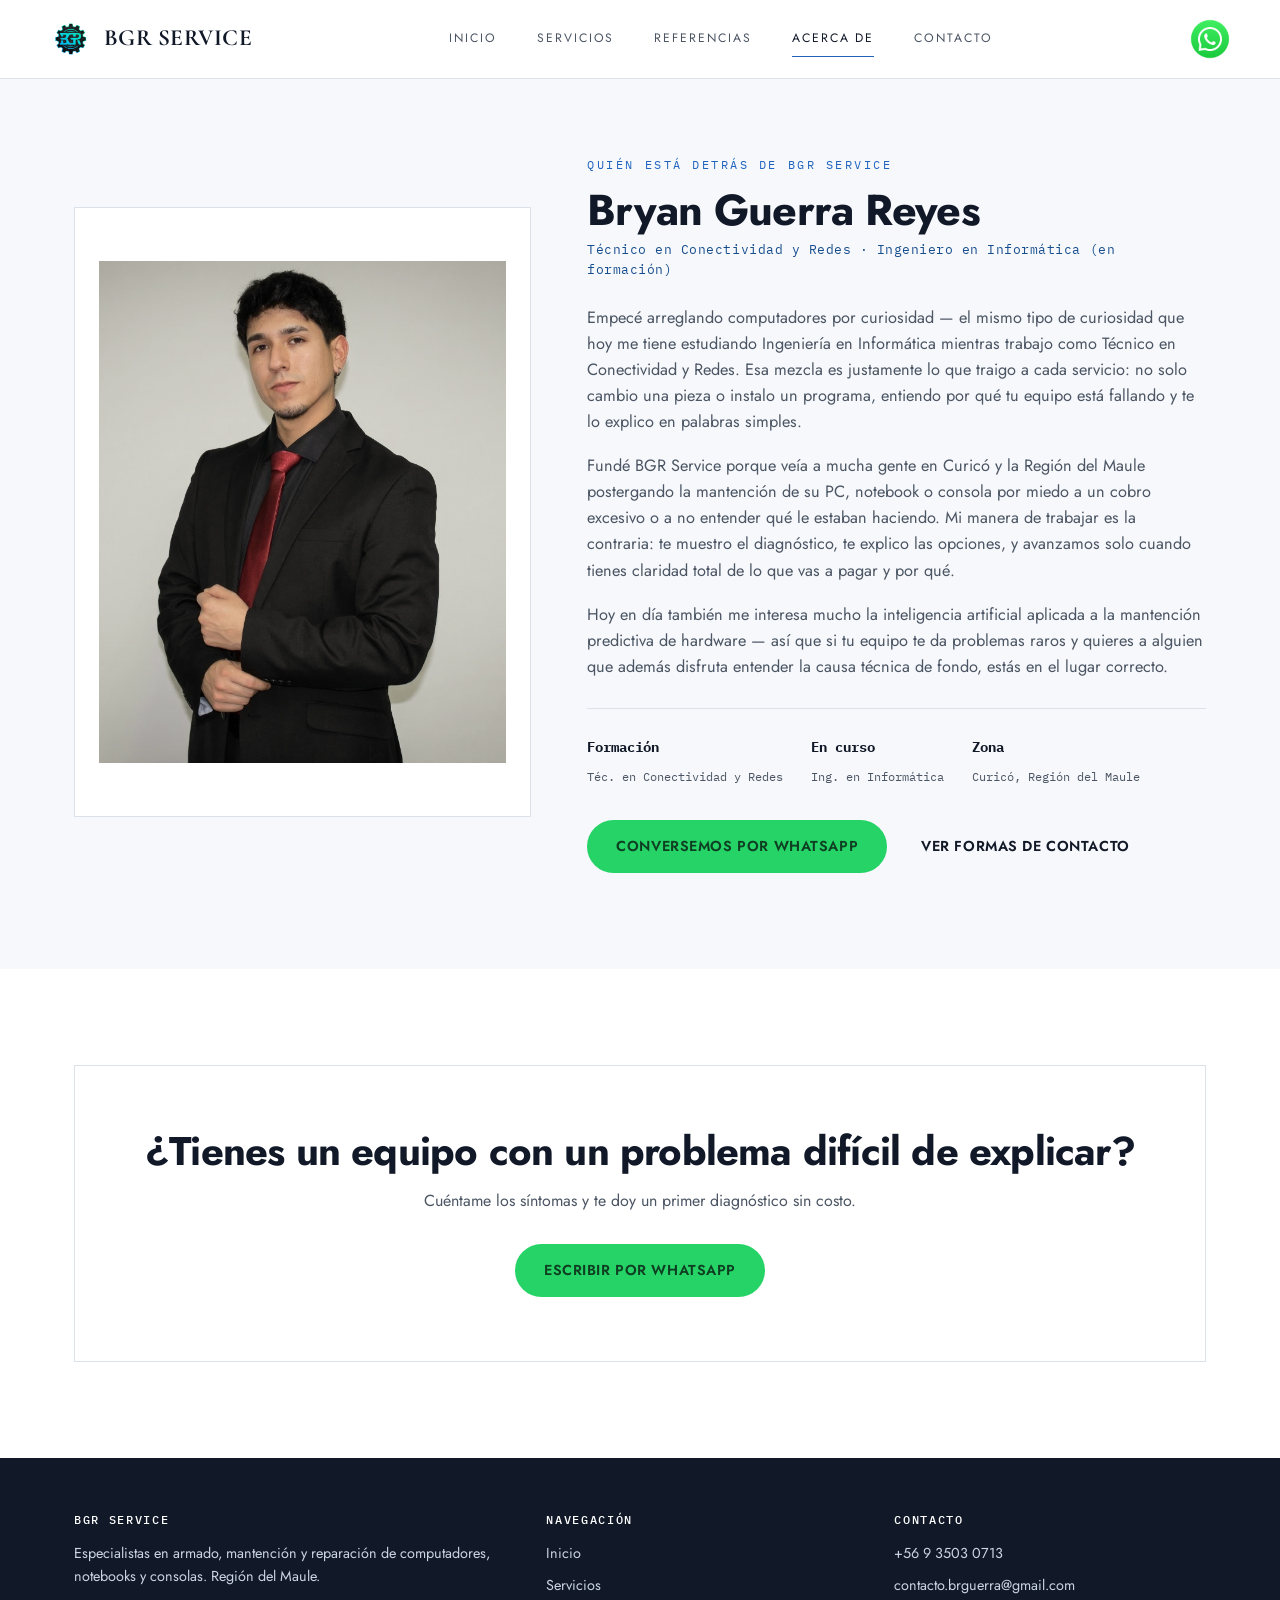
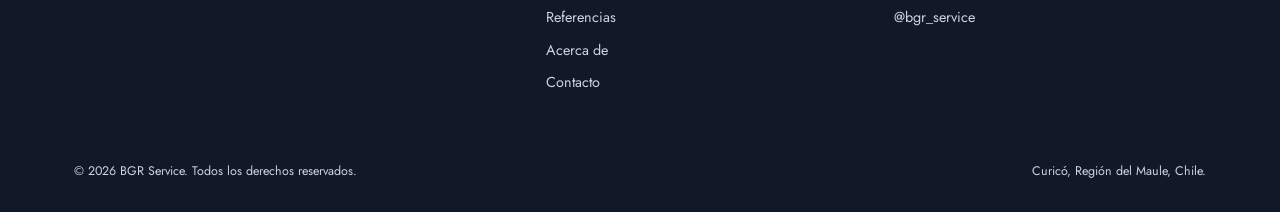
==== acerca.html @ 5f04c021 "SITIO WEB V1" ====
<!DOCTYPE html>

<html lang="es">
<head>
  <meta charset="UTF-8" />
  <meta name="viewport" content="width=device-width, initial-scale=1.0" />
  <title>Acerca de | BGR Service</title>
  <meta name="description" content="Conoce a Bryan Guerra Reyes, técnico en conectividad y redes e ingeniero en informática en formación, fundador de BGR Service." />
  <link rel="preconnect" href="https://fonts.googleapis.com" />
  <link href="https://fonts.googleapis.com/css2?family=Cormorant+Garamond:ital,wght@0,500;0,600;1,500&family=Jost:wght@400;500;600&family=IBM+Plex+Mono:wght@400;500;600&display=swap" rel="stylesheet" />
  <link rel="stylesheet" href="css/style.css" />
</head>
<body>

  <header class="site-header">
    <div class="container nav">
      <a href="index.html" class="logo">
        <img src="imagenes/LOGOS/BGR.png" alt="Logo BGR Service" class="logo-image" />
        <span class="logo-text">BGR SERVICE</span>
      </a>
      <nav class="nav-links">
        <a href="index.html">Inicio</a>
        <a href="servicios.html">Servicios</a>
        <a href="referencias.html">Referencias</a>
        <a href="acerca.html" class="active">Acerca de</a>
        <a href="contacto.html">Contacto</a>
      </nav>
      <div class="nav-cta">
        <a href="https://wa.me/56935030713" target="_blank" class="btn btn-primary nav-whatsapp" aria-label="Enviar mensaje por WhatsApp">
          <img src="imagenes/LOGOS/WSP.png" alt="WhatsApp" />
        </a>
        <button class="nav-toggle" aria-label="Abrir menú"><span></span><span></span><span></span></button>
      </div>
    </div>
  </header>

  <section style="padding-top:72px;">
    <div class="container about-grid">

      <div class="about-photo"><img src="imagenes/ACERCA/PERSONAL.jpeg" alt="Bryan Guerra Reyes"></div>

      <div class="about-copy">
        <div class="eyebrow">Quién está detrás de BGR Service</div>
        <h2>Bryan Guerra Reyes</h2>
        <span class="role">Técnico en Conectividad y Redes · Ingeniero en Informática (en formación)</span>

        <p>
          Empecé arreglando computadores por curiosidad — el mismo tipo de
          curiosidad que hoy me tiene estudiando Ingeniería en Informática
          mientras trabajo como Técnico en Conectividad y Redes. Esa mezcla
          es justamente lo que traigo a cada servicio: no solo cambio una
          pieza o instalo un programa, entiendo por qué tu equipo está
          fallando y te lo explico en palabras simples.
        </p>
        <p>
          Fundé BGR Service porque veía a mucha gente en Curicó y la Región
          del Maule postergando la mantención de su PC, notebook o consola
          por miedo a un cobro excesivo o a no entender qué le estaban
          haciendo. Mi manera de trabajar es la contraria: te muestro el
          diagnóstico, te explico las opciones, y avanzamos solo cuando
          tienes claridad total de lo que vas a pagar y por qué.
        </p>
        <p>
          Hoy en día también me interesa mucho la inteligencia artificial
          aplicada a la mantención predictiva de hardware — así que si tu
          equipo te da problemas raros y quieres a alguien que además
          disfruta entender la causa técnica de fondo, estás en el lugar
          correcto.
        </p>

        <div class="about-credentials">
          <div><strong>Formación</strong><span>Téc. en Conectividad y Redes</span></div>
          <div><strong>En curso</strong><span>Ing. en Informática</span></div>
          <div><strong>Zona</strong><span>Curicó, Región del Maule</span></div>
        </div>

        <div class="hero-actions" style="margin-top:32px;">
          <a href="https://wa.me/56935030713" target="_blank" class="btn btn-whatsapp">Conversemos por WhatsApp</a>
          <a href="contacto.html" class="btn btn-ghost">Ver formas de contacto</a>
        </div>
      </div>
    </div>
  </section>

  <section class="section-alt">
    <div class="container">
      <div class="cta-band" style="background:var(--card); color:var(--ink); border:1px solid var(--line);">
        <h2 style="color:var(--ink);">¿Tienes un equipo con un problema difícil de explicar?</h2>
        <p style="color:var(--ink-soft);">Cuéntame los síntomas y te doy un primer diagnóstico sin costo.</p>
        <div class="cta-actions">
          <a href="https://wa.me/56935030713" target="_blank" class="btn btn-whatsapp">Escribir por WhatsApp</a>
        </div>
      </div>
    </div>
  </section>

  <footer class="site-footer">
    <div class="container">
      <div class="footer-grid">
        <div>
          <h4>BGR Service</h4>
          <p>Especialistas en armado, mantención y reparación de computadores, notebooks y consolas. Región del Maule.</p>
        </div>
        <div>
          <h4>Navegación</h4>
          <ul>
            <li><a href="index.html">Inicio</a></li>
            <li><a href="servicios.html">Servicios</a></li>
            <li><a href="referencias.html">Referencias</a></li>
            <li><a href="acerca.html">Acerca de</a></li>
            <li><a href="contacto.html">Contacto</a></li>
          </ul>
        </div>
        <div>
          <h4>Contacto</h4>
          <ul>
            <li>+56 9 3503 0713</li>
            <li>contacto.brguerra@gmail.com</li>
            <li><a href="https://instagram.com/bgr_service" target="_blank">@bgr_service</a></li>
          </ul>
        </div>
      </div>
      <div class="footer-bottom">
        <span>&copy; <span id="year"></span> BGR Service. Todos los derechos reservados.</span>
        <span>Curicó, Región del Maule, Chile.</span>
      </div>
    </div>
  </footer>

  <script>document.getElementById("year").textContent = new Date().getFullYear();</script>
  <script src="js/script.js"></script>
</body>
</html>
---- css/style.css ----
/* ============================================================
   BGR SERVICE — style.css (v2: identidad "elegante + técnica")
   ------------------------------------------------------------
   Cambios de fondo respecto a la v1:
   - Paleta clara (marfil) con franjas en tinta oscura, en vez
     de fondo oscuro general.
   - Tipografía serif para títulos (Cormorant Garamond) que le
     da el aire "boutique" que pediste.
   - Se mantiene la fuente monoespaciada para precios y para la
     "ficha técnica" (la ex-terminal), como guiño técnico.

   Todo sigue controlado desde las variables de :root — si
   quieres probar otra paleta, cambia los valores de acá arriba
   y se actualiza el sitio entero.
   ============================================================ */

:root {
  /* --- Base neutra --- */
  --cream: #f6f8fb;         /* fondo general */
  --cream-2: #ffffff;       /* secciones alternas */
  --card: #ffffff;          /* tarjetas */
  --line: #dbe2ea;          /* líneas divisorias */

  /* --- Tonos oscuros (textos y fondo de íconos) --- */
  --ink: #111827;           /* texto principal */
  --ink-soft: #4b5563;      /* texto secundario */
  --on-dark: #ffffff;       /* texto sobre fondo oscuro */
  --on-dark-muted: #cbd5e1; /* texto sobre fondo oscuro */
  --line-dark: rgba(17, 24, 39, 0.12);

  /* --- Acento tecnológico --- */
  --brass: #2064c0;
  --brass-deep: #164d8e;
  --brass-soft: rgba(32, 100, 192, 0.12);

  /* --- Estado (solo para la ficha técnica) --- */
  --ok: #6f8f6a;

  /* --- Tipografía --- */
  --font-display: "Cormorant Garamond", "Georgia", serif;
  --font-body: "Jost", "Segoe UI", sans-serif;
  --font-mono: "IBM Plex Mono", "Consolas", monospace;

  --radius: 4px;
  --max-width: 1180px;
}

/* ============================================================
   RESET
   ============================================================ */
* { margin: 0; padding: 0; box-sizing: border-box; }
html { scroll-behavior: smooth; }

body {
  background: var(--cream);
  color: var(--ink);
  font-family: var(--font-body);
  line-height: 1.6;
  -webkit-font-smoothing: antialiased;
}

img { max-width: 100%; display: block; }
a { color: inherit; text-decoration: none; }
ul { list-style: none; }

h1, h2, h3, h4 {
  font-family: var(--font-body);
  line-height: 1.05;
  font-weight: 700;
  letter-spacing: -0.02em;
}

.container {
  width: 100%;
  max-width: var(--max-width);
  margin: 0 auto;
  padding: 0 24px;
}

section { padding: 96px 0; }
.section-dark { background: var(--ink); color: var(--on-dark); }
.section-alt { background: var(--cream-2); }

.section-heading { max-width: 700px; margin-bottom: 56px; }

.eyebrow {
  font-family: var(--font-mono);
  font-size: 0.72rem;
  letter-spacing: 0.22em;
  text-transform: uppercase;
  color: var(--brass);
  display: inline-flex;
  align-items: center;
  gap: 10px;
  margin-bottom: 16px;
}

.section-heading h2 {
  font-size: clamp(2.4rem, 4.2vw, 3.4rem);
  line-height: 1.05;
  margin-bottom: 20px;
}

.section-heading p { color: var(--ink-soft); font-size: 1.08rem; max-width: 620px; }

.section-heading h2 {
  font-size: clamp(2rem, 3.6vw, 2.9rem);
  margin-bottom: 14px;
}

.section-heading p { color: var(--ink-soft); font-size: 1.05rem; }
.section-dark .section-heading p { color: var(--on-dark-muted); }

/* ============================================================
   BOTONES
   ============================================================ */
.btn {
  display: inline-flex;
  align-items: center;
  justify-content: center;
  gap: 10px;
  padding: 14px 28px;
  border-radius: 999px;
  font-family: var(--font-body);
  font-weight: 600;
  font-size: 0.9rem;
  letter-spacing: 0.04em;
  text-transform: uppercase;
  border: 1px solid transparent;
  cursor: pointer;
  transition: transform 0.15s ease, background 0.15s ease, border-color 0.15s ease, color 0.15s ease, box-shadow 0.15s ease;
}

.btn:hover { transform: translateY(-1px); box-shadow: 0 14px 32px rgba(32, 100, 192, 0.14); }

.btn-primary { background: var(--brass); color: var(--on-dark); }
.btn-whatsapp {
  background: #25d366;
  color: #0f3f22;
  border-color: rgba(37, 211, 102, 0.25);
}
.btn-whatsapp:hover {
  background: #1ebe5b;
  color: #0f3f22;
}
.btn-ghost:hover { border-color: var(--brass); color: var(--brass-deep); }

.section-dark .btn-ghost, .cta-band .btn-ghost { border-color: var(--on-dark-muted); color: var(--on-dark); }
.section-dark .btn-ghost:hover, .cta-band .btn-ghost:hover { border-color: var(--brass); color: var(--brass); }

/* ============================================================
   HEADER / NAV
   Franja oscura, fija arriba, con links espaciados en mayúscula
   — el mismo lenguaje visual de la franja negra de tu referencia,
   pero usado como navegación principal de todo el sitio.
   ============================================================ */
.site-header {
  position: sticky;
  top: 0;
  z-index: 100;
  background: rgba(255, 255, 255, 0.98);
  border-bottom: 1px solid var(--line);
  backdrop-filter: blur(12px);
}

.nav {
  display: flex;
  align-items: center;
  justify-content: space-between;
  padding: 18px 0;
  gap: 12px;
}

.logo {
  display: flex;
  align-items: center;
  gap: 12px;
  font-family: var(--font-display);
  font-size: 1.45rem;
  font-weight: 800;
  color: var(--ink);
  letter-spacing: 0.02em;
}

.logo-image {
  width: 42px;
  height: 42px;
  object-fit: contain;
  display: block;
}

.logo-text { display: inline-block; color: var(--ink); }
.logo-mark { color: var(--brass); }

.nav-links {
  display: flex;
  gap: 40px;
  font-size: 0.76rem;
  letter-spacing: 0.16em;
  text-transform: uppercase;
}

.nav-links a { position: relative; color: var(--ink-soft); transition: color 0.15s ease; }
.nav-links a:hover, .nav-links a.active { color: var(--ink); }

.nav-links a.active::after {
  content: "";
  position: absolute;
  left: 0; bottom: -8px;
  width: 100%; height: 1px;
  background: var(--brass);
}

.nav-cta { display: flex; align-items: center; gap: 16px; }

.nav-whatsapp {
  width: auto;
  height: auto;
  padding: 0;
  background: transparent;
  border: 0;
  justify-content: center;
  overflow: visible;
}

.nav-whatsapp:hover {
  background: transparent;
  transform: none;
}

.nav-whatsapp img {
  width: 40px;
  height: 40px;
  object-fit: contain;
  display: block;
}

.nav-toggle {
  display: none;
  flex-direction: column;
  gap: 5px;
  background: none;
  border: none;
  cursor: pointer;
}
.nav-toggle span { width: 24px; height: 1px; background: var(--ink); transition: background 0.15s ease; }
.nav-toggle:hover span { background: var(--brass); }

/* ============================================================
   HERO FIJO ESTILO "GOOGLE SITES"
   ------------------------------------------------------------
   Cómo funciona (para que lo entiendas y lo puedas tocar):

   1) ".hero-fixed" queda con position:fixed, ocupando toda la
      pantalla (inset:0), por DETRÁS de todo (z-index bajo).
      Al estar "fixed", NO se mueve cuando el usuario hace scroll.

   2) Justo después en el HTML va ".hero-spacer", un bloque
      vacío de altura 100vh. Su único trabajo es "empujar" hacia
      abajo al resto del contenido real, para que al cargar la
      página se vea SOLO el hero (como si fuera la portada).

   3) ".page-content" es un contenedor con fondo sólido (crema)
      que envuelve TODO el resto de la página. Como tiene fondo
      sólido y aparece encima del hero (z-index mayor), al hacer
      scroll se desliza hacia arriba y va TAPANDO el hero de a
      poco — el efecto exacto que pediste.

   Para cambiar la imagen de fondo del hero: reemplaza el valor
   de --hero-image más abajo, o edita el atributo "style" del
   div .hero-fixed en el HTML (así cada página puede tener una
   imagen distinta si quieres).
   ============================================================ */
.hero-fixed {
  position: fixed;
  inset: 0;
  z-index: 0;
  overflow: hidden;
  display: flex;
  align-items: center;
  justify-content: center;
  text-align: center;
  background: var(--ink);
}

.hero-fixed::after {
  content: "";
  position: absolute;
  inset: 0;
  background: linear-gradient(180deg, rgba(17, 24, 39, 0.42), rgba(17, 24, 39, 0.6));
  z-index: 0;
  pointer-events: none;
}

.hero-fixed .hero-image {
  position: absolute;
  inset: 0;
  width: 100%;
  height: 100%;
  object-fit: cover;
  object-position: center;
  z-index: -1;
  filter: brightness(0.68) contrast(1.05);
}

.hero-fixed .hero-copy {
  position: relative;
  z-index: 1;
  color: var(--on-dark);
  max-width: 720px;
  padding: 0 24px;
}

.hero-fixed .eyebrow {
  justify-content: center;
  color: var(--brass-soft);
  letter-spacing: 0.26em;
  color: var(--on-dark-muted);
  font-size: 1.05rem;
  max-width: 460px;
  margin: 0 auto 32px;
}

.hero-fixed .hero-actions {
  display: flex;
  gap: 14px;
  justify-content: center;
  flex-wrap: wrap;
}

.hero-spacer { height: 100vh; }

.page-content {
  position: relative;
  z-index: 1;
  background: var(--cream);
}

/* En páginas SIN hero fijo (servicios, contacto, etc.) no
   necesitamos el truco de scroll — .page-content-flat se usa
   ahí, simplemente como fondo normal. */
.page-content-flat {
  background: var(--cream);
  padding-top: 8px;
}

/* Aviso pequeño para pantallas táctiles (iOS no soporta bien
   el "fixed" de fondo dentro de scroll); ahí lo simplificamos. */
@media (max-width: 760px) {
  .hero-fixed { position: absolute; }
  .hero-spacer { height: 78vh; }
}

/* ============================================================
   FICHA TÉCNICA (ex "terminal")
   Panel enmarcado, elegante, que simula un diagnóstico. Vive
   en la sección de introducción, junto al texto de bienvenida.
   ============================================================ */
.tech-card {
  background: var(--card);
  border: 1px solid var(--line);
  position: relative;
}

.tech-card::before {
  content: "";
  position: absolute;
  inset: 10px;
  border: 1px solid var(--line);
  pointer-events: none;
}

.tech-card-bar {
  display: flex;
  align-items: center;
  justify-content: space-between;
  padding: 18px 26px;
  border-bottom: 1px solid var(--line);
}

.tech-card-bar strong {
  font-family: var(--font-mono);
  font-size: 0.7rem;
  letter-spacing: 0.16em;
  text-transform: uppercase;
  color: var(--ink-soft);
  font-weight: 500;
}

.tech-card-bar span {
  font-family: var(--font-mono);
  font-size: 0.68rem;
  color: var(--brass);
}

.tech-card-body {
  padding: 26px 26px 32px;
  font-family: var(--font-mono);
  font-size: 0.86rem;
  min-height: 240px;
  height: 270px;
  overflow: hidden;
}

.tech-line {
  display: flex;
  flex-wrap: wrap;
  gap: 10px;
  margin-bottom: 12px;
  opacity: 0;
  animation: line-in 0.25s forwards;
  color: var(--ink-soft);
}

.tech-line .status { color: var(--ok); font-weight: 600; }
.tech-line .prompt { color: var(--brass); }

.cursor {
  display: inline-block;
  width: 7px; height: 15px;
  background: var(--brass);
  animation: blink 1s step-end infinite;
  vertical-align: middle;
}

@keyframes blink { 50% { opacity: 0; } }
@keyframes line-in { to { opacity: 1; } }

/* ============================================================
   INTRO (hero-copy + ficha técnica), usado en la sección
   inmediatamente después del hero fijo
   ============================================================ */
.intro-grid {
  display: grid;
  grid-template-columns: 1.05fr 0.95fr;
  gap: 60px;
  align-items: center;
}

.intro-grid .hero-trust {
  display: flex;
  gap: 32px;
  flex-wrap: wrap;
  margin-top: 28px;
}

.hero-trust div { font-family: var(--font-mono); }
.hero-trust strong { display: block; font-size: 1.3rem; }
.hero-trust span { font-size: 0.76rem; color: var(--ink-soft); letter-spacing: 0.04em; }

/* ============================================================
   FRANJA DE COBERTURA
   ============================================================ */
.coverage {
  background: var(--ink);
  color: var(--on-dark-muted);
}
.coverage .container {
  display: flex;
  align-items: center;
  gap: 16px;
  padding: 22px 24px;
  flex-wrap: wrap;
  font-family: var(--font-mono);
  font-size: 0.78rem;
  letter-spacing: 0.04em;
}
.coverage strong { color: var(--on-dark); }
.coverage-tag {
  padding: 5px 14px;
  border: 1px solid var(--line-dark);
  border-radius: 100px;
}

/* ============================================================
   TARJETAS
   ============================================================ */
.grid { display: grid; gap: 28px; }
.grid-3 { grid-template-columns: repeat(3, 1fr); }
.grid-2 { grid-template-columns: repeat(2, 1fr); }

.card {
  background: var(--card);
  border: 1px solid rgba(17, 24, 39, 0.08);
  padding: 32px;
  border-radius: 24px;
  box-shadow: 0 20px 45px rgba(17, 24, 39, 0.05);
  transition: transform 0.25s ease, box-shadow 0.25s ease, border-color 0.25s ease;
}
.card:hover { border-color: rgba(31, 96, 192, 0.2); transform: translateY(-4px); box-shadow: 0 24px 50px rgba(17, 24, 39, 0.08); }

.card-icon { width: 38px; height: 38px; margin-bottom: 20px; color: var(--brass); }
.card h3 { font-size: 1.2rem; margin-bottom: 10px; font-weight: 600; }
.card p { color: var(--ink-soft); font-size: 0.95rem; }

/* --- Servicio (hoja de datos) --- */
.service-card {
  background: var(--card);
  border: 1px solid var(--line);
  padding: 30px 32px;
  display: flex;
  justify-content: space-between;
  align-items: flex-start;
  gap: 24px;
  flex-wrap: wrap;
}
.service-card + .service-card { margin-top: 18px; }

.service-info h3 { font-size: 1.25rem; margin-bottom: 8px; font-weight: 600; }
.service-info p { color: var(--ink-soft); font-size: 0.95rem; max-width: 560px; }

.service-price { font-family: var(--font-mono); text-align: right; white-space: nowrap; }
.service-price .amount { display: block; font-size: 1.3rem; color: var(--brass-deep); font-weight: 600; }
.service-price .label { font-size: 0.68rem; color: var(--ink-soft); text-transform: uppercase; letter-spacing: 0.1em; }

.service-note { margin-top: 10px; font-size: 0.8rem; color: var(--brass-deep); }

/* ============================================================
   CARRUSEL DE TRABAJOS (Bootstrap)
   Solo sobreescribimos lo justo para que combine con la
   paleta — el comportamiento (flechas, indicadores, autoplay)
   lo maneja Bootstrap solo.
   ============================================================ */
.work-carousel,
.service-carousel {
  border: 1px solid var(--line);
  position: relative;
  margin-bottom: 32px;
}

.work-carousel .carousel-item,
.service-carousel .carousel-item {
  background: #020e1d;
  overflow: hidden;
}

.work-carousel .carousel-item {
  aspect-ratio: 16 / 8;
}

.work-carousel .carousel-item img {
  width: 100%;
  height: 100%;
  object-fit: contain;
  object-position: center;
  display: block;
  background: transparent;
}

.service-carousel .carousel-item img {
  width: 100%;
  height: auto;
  object-fit: contain;
  object-position: center;
  display: block;
  background: transparent;
}

.work-carousel .carousel-caption,
.service-carousel .carousel-caption {
  background: rgba(28, 24, 20, 0.55);
  border-radius: var(--radius);
  padding: 10px 20px;
  bottom: 20px;
  left: 50%;
  transform: translateX(-50%);
  right: auto;
  width: max-content;
  max-width: 90%;
}

.work-carousel .carousel-caption p,
.service-carousel .carousel-caption p {
  font-family: var(--font-mono);
  font-size: 0.78rem;
  letter-spacing: 0.06em;
  margin: 0;
}

.work-carousel .carousel-control-prev,
.work-carousel .carousel-control-next,
.service-carousel .carousel-control-prev,
.service-carousel .carousel-control-next {
  width: auto;
}

.work-carousel .carousel-control-prev-icon,
.work-carousel .carousel-control-next-icon,
.service-carousel .carousel-control-prev-icon,
.service-carousel .carousel-control-next-icon {
  width: 44px;
  height: 44px;
  background-color: var(--ink);
  border-radius: 50%;
  padding: 10px;
  background-size: 45%;
}

.work-carousel .carousel-indicators [data-bs-target],
.service-carousel .carousel-indicators [data-bs-target] {
  background-color: var(--ink);
  opacity: 0.35;
  width: 8px;
  height: 8px;
  border-radius: 50%;
  border: 0;
}

.work-carousel .carousel-indicators .active,
.service-carousel .carousel-indicators .active {
  opacity: 1;
  background-color: var(--brass);
}

/* placeholder interno de cada slide, mientras no hay fotos reales */
.slide-placeholder {
  width: 100%;
  height: 100%;
  display: flex;
  align-items: center;
  justify-content: center;
  font-family: var(--font-mono);
  font-size: 0.85rem;
  color: var(--ink-soft);
  letter-spacing: 0.04em;
}

/* ============================================================
   CTA
   ============================================================ */
.cta-band {
  background: var(--ink);
  color: var(--on-dark);
  padding: 64px;
  text-align: center;
}
.cta-band h2 { font-size: clamp(1.8rem, 3.2vw, 2.5rem); margin-bottom: 16px; color: var(--on-dark); }
.cta-band p { color: var(--on-dark-muted); margin-bottom: 30px; }
.cta-actions { display: flex; justify-content: center; gap: 14px; flex-wrap: wrap; }

/* ============================================================
   FOOTER
   ============================================================ */
.site-footer {
  background: var(--ink);
  color: var(--on-dark-muted);
  padding: 56px 0 30px;
  font-size: 0.9rem;
}
.footer-grid { display: grid; grid-template-columns: 1.4fr 1fr 1fr; gap: 36px; margin-bottom: 36px; }
.footer-grid h4 {
  color: var(--on-dark);
  font-family: var(--font-mono);
  font-size: 0.74rem;
  letter-spacing: 0.14em;
  text-transform: uppercase;
  margin-bottom: 16px;
  font-weight: 500;
}
.footer-grid ul li { margin-bottom: 9px; }
.footer-grid a:hover { color: var(--brass); }

.footer-bottom {
  border-top: 1px solid var(--line-dark);
  padding-top: 22px;
  display: flex;
  justify-content: space-between;
  flex-wrap: wrap;
  gap: 10px;
  font-size: 0.78rem;
}

/* ============================================================
   CONTACTO
   ============================================================ */
.contact-grid { display: grid; grid-template-columns: 1fr 1fr; gap: 44px; align-items: start; }

.contact-form {
  background: var(--card);
  border: 1px solid var(--line);
  padding: 36px;
  display: flex;
  flex-direction: column;
  gap: 20px;
}

.form-group { display: flex; flex-direction: column; gap: 8px; }
.form-group label { font-size: 0.78rem; letter-spacing: 0.05em; color: var(--ink-soft); text-transform: uppercase; }

.form-group input, .form-group select, .form-group textarea {
  background: var(--cream);
  border: 1px solid var(--line);
  border-radius: var(--radius);
  padding: 13px 14px;
  color: var(--ink);
  font-family: var(--font-body);
  font-size: 0.95rem;
}
.form-group input:focus, .form-group select:focus, .form-group textarea:focus {
  outline: none; border-color: var(--brass);
}

.form-note { font-size: 0.8rem; color: var(--ink-soft); }

.contact-info-card {
  background: var(--card);
  border: 1px solid var(--line);
  padding: 36px;
  margin-bottom: 24px;
}
.contact-info-card h3 { margin-bottom: 18px; font-size: 1.15rem; }

.contact-row { display: flex; align-items: center; gap: 14px; padding: 13px 0; border-bottom: 1px solid var(--line); }
.contact-row:last-child { border-bottom: none; }
.contact-row .label { color: var(--ink-soft); font-size: 0.78rem; text-transform: uppercase; letter-spacing: 0.05em; min-width: 90px; }

.map-frame { border: 1px solid var(--line); }
.map-frame iframe { width: 100%; height: 260px; border: 0; filter: grayscale(1) contrast(0.95); }

/* ============================================================
   GALERÍA / TESTIMONIOS (referencias.html)
   ============================================================ */
.gallery {
  display: grid;
  grid-template-columns: repeat(3, 1fr);
  gap: 24px;
  margin-top: 8px;
}
.gallery-item {
  aspect-ratio: 4 / 3;
  border: 1px solid var(--line);
  background: var(--card);
  display: flex;
  align-items: center;
  justify-content: center;
  text-align: center;
  color: var(--ink-soft);
  font-family: var(--font-mono);
  font-size: 0.78rem;
  padding: 16px;
  overflow: hidden;
  box-shadow: 0 8px 24px rgba(28, 24, 20, 0.04);
}
.gallery-item img {
  width: 100%;
  height: 100%;
  display: block;
  object-fit: contain;
  object-position: center;
  background: var(--cream);
}

.testimonial { background: var(--card); border: 1px solid var(--line); padding: 30px; }
.testimonial p { color: var(--ink); margin-bottom: 18px; font-family: var(--font-display); font-size: 1.2rem; font-style: italic; }
.testimonial .who { font-family: var(--font-mono); font-size: 0.76rem; color: var(--ink-soft); letter-spacing: 0.04em; }

/* ============================================================
   ACERCA DE
   ============================================================ */
.about-grid {
  display: grid;
  grid-template-columns: 0.85fr 1.15fr;
  gap: 56px;
  align-items: center;
}

.about-photo {
  aspect-ratio: 3 / 4;
  border: 1px solid var(--line);
  background: var(--cream-2);
  display: flex;
  align-items: center;
  justify-content: center;
  color: var(--ink-soft);
  font-family: var(--font-mono);
  font-size: 0.8rem;
  text-align: center;
  padding: 24px;
}

.about-copy .eyebrow { margin-bottom: 14px; }
.about-copy h2 { font-size: clamp(2rem, 3.4vw, 2.7rem); margin-bottom: 6px; }
.about-copy .role {
  font-family: var(--font-mono);
  font-size: 0.8rem;
  color: var(--brass-deep);
  letter-spacing: 0.04em;
  margin-bottom: 24px;
  display: block;
}
.about-copy p { color: var(--ink-soft); margin-bottom: 18px; font-size: 1.02rem; }

.about-credentials {
  display: flex;
  gap: 28px;
  flex-wrap: wrap;
  margin-top: 28px;
  padding-top: 28px;
  border-top: 1px solid var(--line);
}
.about-credentials div { font-family: var(--font-mono); }
.about-credentials strong { display: block; font-size: 0.85rem; margin-bottom: 4px; }
.about-credentials span { font-size: 0.76rem; color: var(--ink-soft); }

/* ============================================================
   RESPONSIVE
   ============================================================ */
@media (max-width: 900px) {
  .intro-grid,
  .grid-3, .grid-2,
  .footer-grid, .contact-grid,
  .gallery, .about-grid {
    grid-template-columns: 1fr;
  }

  .about-photo { max-width: 320px; margin: 0 auto; }

  .nav-links {
    position: fixed;
    top: 66px; left: 0; right: 0;
    background: var(--ink);
    border-bottom: 1px solid var(--line-dark);
    flex-direction: column;
    padding: 20px 24px;
    display: none;
    gap: 20px;
  }
  .nav-links a { color: var(--on-dark); }
  .nav-links a:hover, .nav-links a.active { color: var(--brass); }
  .nav-links.open { display: flex; }
  .nav-toggle { display: flex; }

  .cta-band { padding: 40px 24px; }
}
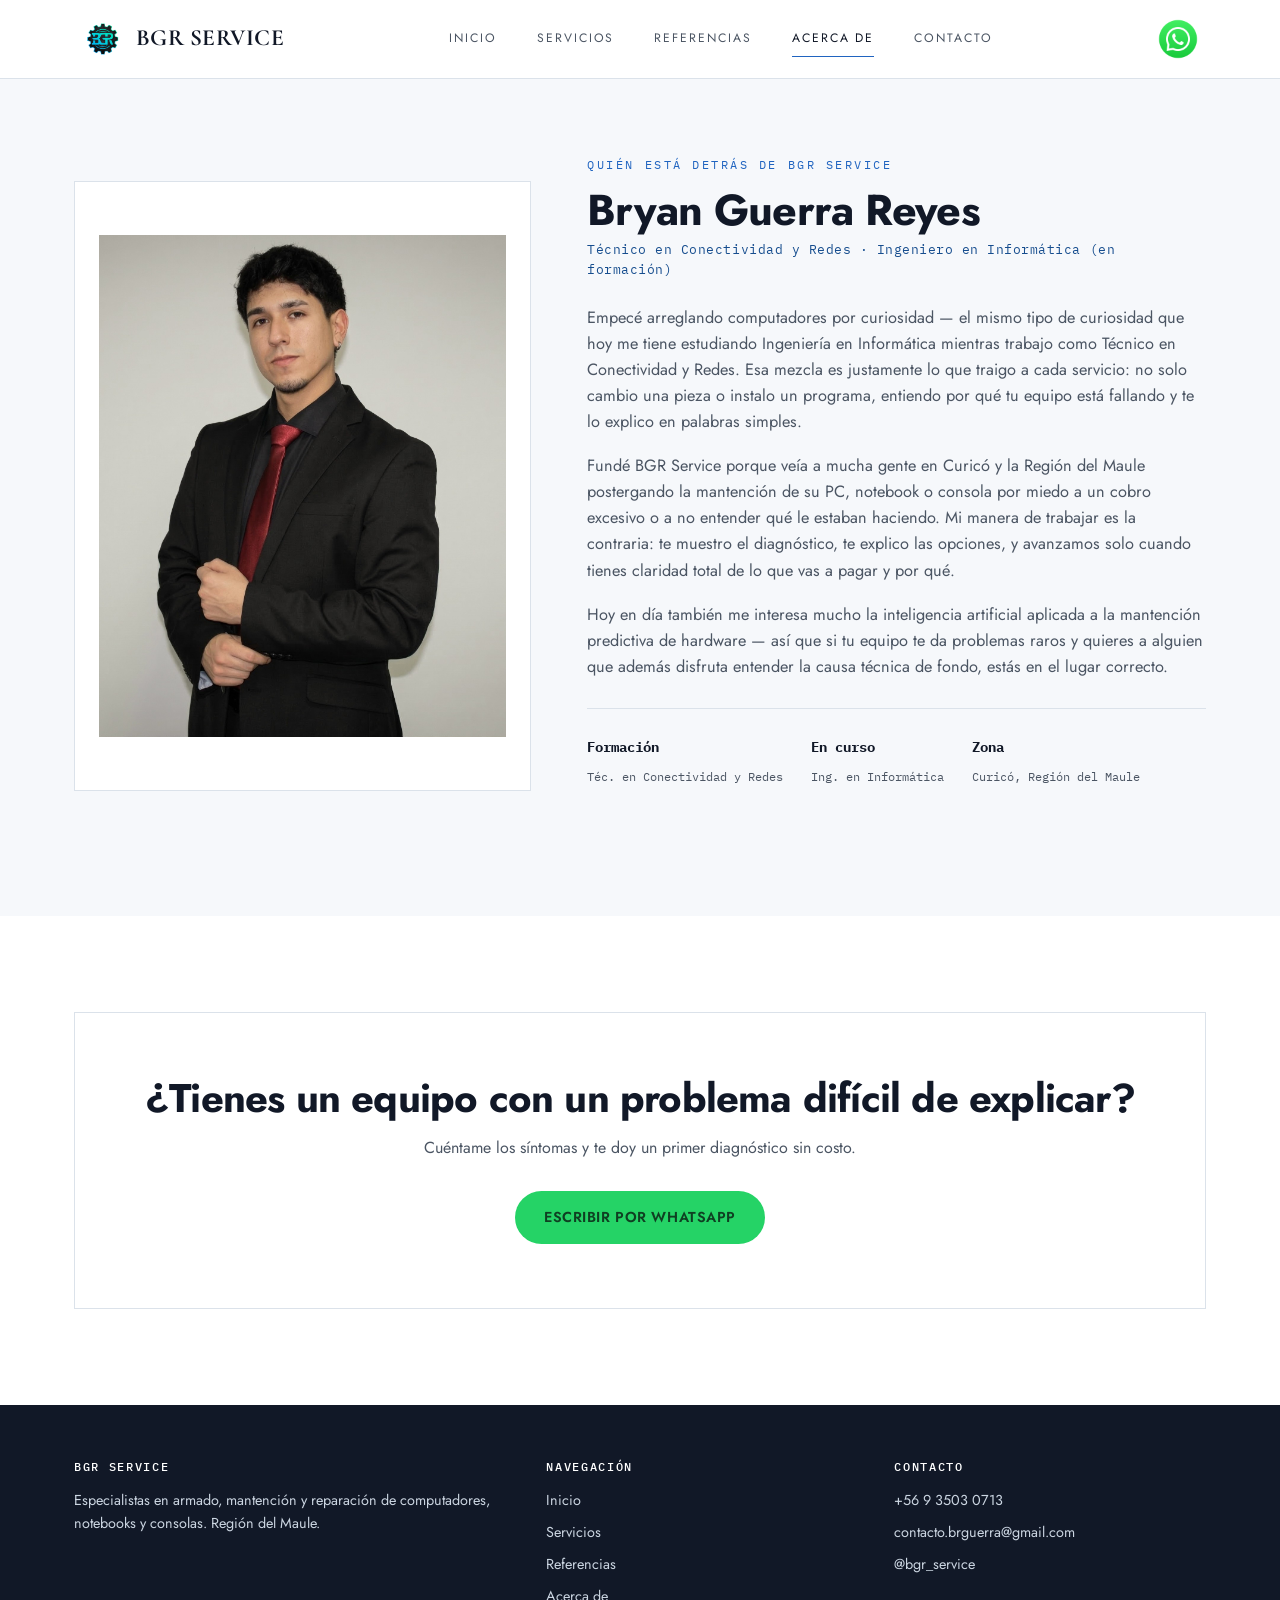
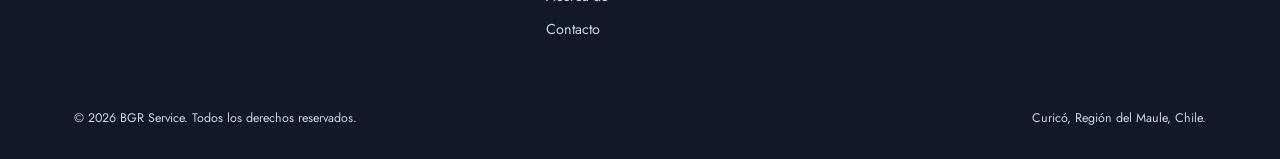
==== commit e5f4806a: "SITIO WEB V2" ====
--- a/acerca.html
+++ b/acerca.html
@@ -26,7 +26,7 @@
         <a href="contacto.html">Contacto</a>
       </nav>
       <div class="nav-cta">
-        <a href="https://wa.me/56935030713" target="_blank" class="btn btn-primary nav-whatsapp" aria-label="Enviar mensaje por WhatsApp">
+        <a href="https://wa.me/56935030713?text=Hola%20BGR%20Service%2C%20quiero%20cotizar%20un%20servicio%20o%20resolver%20un%20problema%20con%20mi%20equipo." target="_blank" class="btn btn-primary nav-whatsapp" aria-label="Enviar mensaje por WhatsApp">
           <img src="imagenes/LOGOS/WSP.png" alt="WhatsApp" />
         </a>
         <button class="nav-toggle" aria-label="Abrir menú"><span></span><span></span><span></span></button>
@@ -75,8 +75,6 @@
         </div>
 
         <div class="hero-actions" style="margin-top:32px;">
-          <a href="https://wa.me/56935030713" target="_blank" class="btn btn-whatsapp">Conversemos por WhatsApp</a>
-          <a href="contacto.html" class="btn btn-ghost">Ver formas de contacto</a>
         </div>
       </div>
     </div>
@@ -88,7 +86,7 @@
         <h2 style="color:var(--ink);">¿Tienes un equipo con un problema difícil de explicar?</h2>
         <p style="color:var(--ink-soft);">Cuéntame los síntomas y te doy un primer diagnóstico sin costo.</p>
         <div class="cta-actions">
-          <a href="https://wa.me/56935030713" target="_blank" class="btn btn-whatsapp">Escribir por WhatsApp</a>
+          <a href="contacto.html" class="btn btn-whatsapp">Escribir por WhatsApp</a>
         </div>
       </div>
     </div>
--- a/css/style.css
+++ b/css/style.css
@@ -163,11 +163,16 @@
   backdrop-filter: blur(12px);
 }
 
+.site-header .container {
+  padding-left: 32px;
+  padding-right: 32px;
+}
+
 .nav {
   display: flex;
   align-items: center;
   justify-content: space-between;
-  padding: 18px 0;
+  padding: 18px 4px;
   gap: 12px;
 }
 
@@ -242,9 +247,46 @@
   background: none;
   border: none;
   cursor: pointer;
+  padding: 4px;
 }
 .nav-toggle span { width: 24px; height: 1px; background: var(--ink); transition: background 0.15s ease; }
 .nav-toggle:hover span { background: var(--brass); }
+
+.nav-close {
+  display: none;
+  align-self: flex-end;
+  width: 38px;
+  height: 38px;
+  border: 1px solid rgba(255,255,255,0.16);
+  border-radius: 50%;
+  background: transparent;
+  cursor: pointer;
+  position: relative;
+}
+.nav-close::before,
+.nav-close::after {
+  content: "";
+  position: absolute;
+  inset: 50% auto auto 50%;
+  width: 16px;
+  height: 1.5px;
+  background: var(--on-dark);
+  transform: translate(-50%, -50%) rotate(45deg);
+}
+.nav-close::after { transform: translate(-50%, -50%) rotate(-45deg); }
+
+body.menu-open { overflow: hidden; }
+
+.nav-overlay {
+  position: fixed;
+  inset: 0;
+  background: rgba(17, 24, 39, 0.38);
+  z-index: 80;
+  opacity: 0;
+  pointer-events: none;
+  transition: opacity 0.2s ease;
+}
+.nav-overlay.active { opacity: 1; pointer-events: auto; }
 
 /* ============================================================
    HERO FIJO ESTILO "GOOGLE SITES"
@@ -815,19 +857,54 @@
 
   .about-photo { max-width: 320px; margin: 0 auto; }
 
+  .tech-card-body {
+    height: auto;
+    min-height: 220px;
+    overflow: visible;
+  }
+
+  .work-carousel .carousel-item {
+    aspect-ratio: auto;
+    min-height: 0;
+    background: transparent;
+    display: flex;
+    justify-content: center;
+    align-items: center;
+  }
+
+  .work-carousel .carousel-item img {
+    width: auto;
+    max-width: 100%;
+    height: auto;
+    margin: 0 auto;
+  }
+
   .nav-links {
     position: fixed;
-    top: 66px; left: 0; right: 0;
+    top: 74px;
+    left: 16px;
+    right: 16px;
     background: var(--ink);
-    border-bottom: 1px solid var(--line-dark);
+    border: 1px solid rgba(255,255,255,0.1);
+    border-radius: 20px;
     flex-direction: column;
-    padding: 20px 24px;
+    padding: 20px 22px 24px;
     display: none;
-    gap: 20px;
+    gap: 18px;
+    box-shadow: 0 16px 40px rgba(17, 24, 39, 0.18);
+    z-index: 90;
+    opacity: 0;
+    transform: translateY(-8px);
+    transition: opacity 0.2s ease, transform 0.2s ease;
   }
   .nav-links a { color: var(--on-dark); }
   .nav-links a:hover, .nav-links a.active { color: var(--brass); }
-  .nav-links.open { display: flex; }
+  .nav-links.open {
+    display: flex;
+    opacity: 1;
+    transform: translateY(0);
+  }
+  .nav-close { display: flex; }
   .nav-toggle { display: flex; }
 
   .cta-band { padding: 40px 24px; }
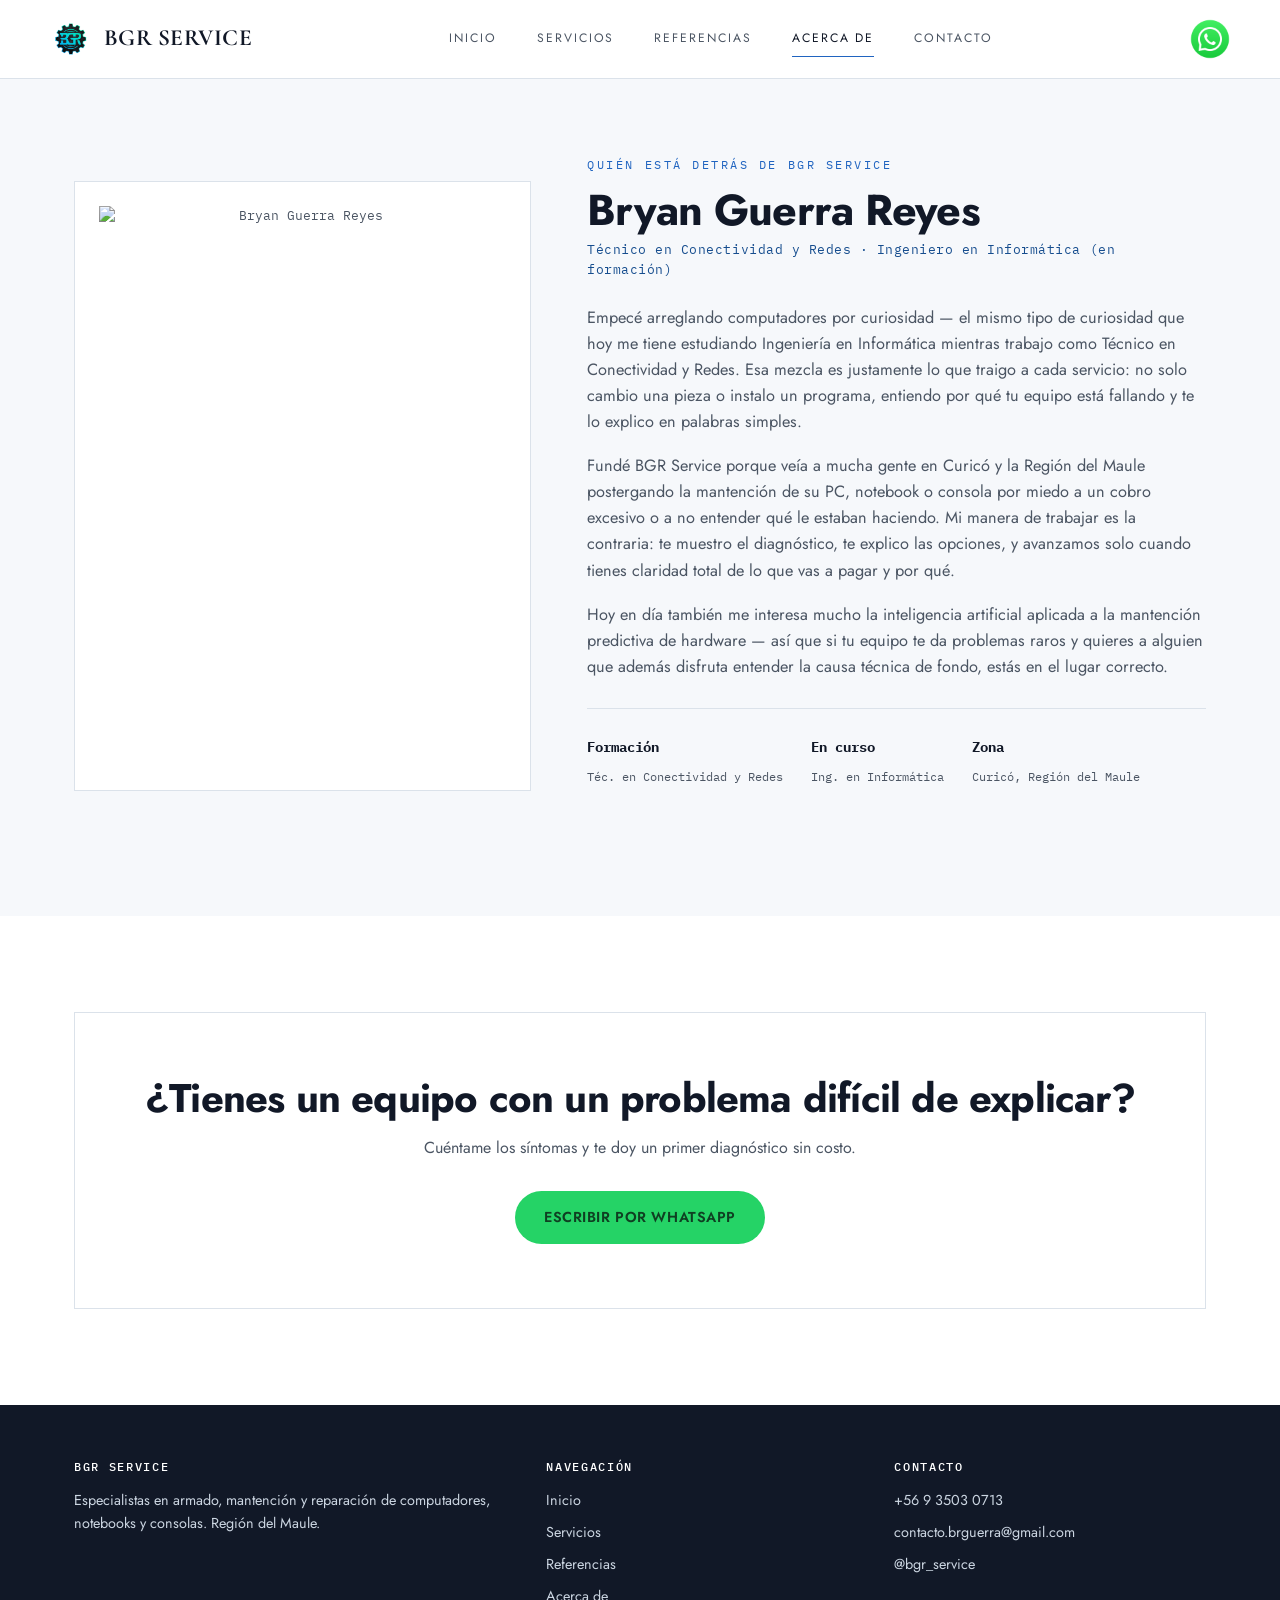
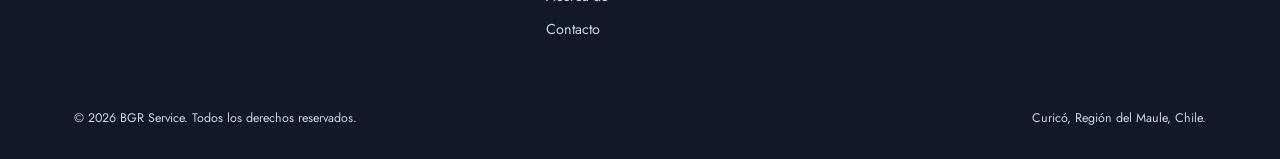
==== commit c9bfd19b: "V3" ====
--- a/acerca.html
+++ b/acerca.html
@@ -37,7 +37,7 @@
   <section style="padding-top:72px;">
     <div class="container about-grid">
 
-      <div class="about-photo"><img src="imagenes/ACERCA/PERSONAL.jpeg" alt="Bryan Guerra Reyes"></div>
+      <div class="about-photo"><img src="imagenes/ACERCA/PERSONAL.jpg" alt="Bryan Guerra Reyes"></div>
 
       <div class="about-copy">
         <div class="eyebrow">Quién está detrás de BGR Service</div>
--- a/css/style.css
+++ b/css/style.css
@@ -161,19 +161,16 @@
   background: rgba(255, 255, 255, 0.98);
   border-bottom: 1px solid var(--line);
   backdrop-filter: blur(12px);
-}
-
-.site-header .container {
-  padding-left: 32px;
-  padding-right: 32px;
+  overflow: visible;
 }
 
 .nav {
   display: flex;
   align-items: center;
   justify-content: space-between;
-  padding: 18px 4px;
+  padding: 18px 0;
   gap: 12px;
+  position: relative;
 }
 
 .logo {
@@ -216,7 +213,18 @@
   background: var(--brass);
 }
 
-.nav-cta { display: flex; align-items: center; gap: 16px; }
+.nav-mobile-panel {
+  display: none;
+}
+
+.nav-cta {
+  display: flex;
+  align-items: center;
+  gap: 16px;
+  position: relative;
+  z-index: 110;
+  flex-shrink: 0;
+}
 
 .nav-whatsapp {
   width: auto;
@@ -247,46 +255,9 @@
   background: none;
   border: none;
   cursor: pointer;
-  padding: 4px;
 }
 .nav-toggle span { width: 24px; height: 1px; background: var(--ink); transition: background 0.15s ease; }
 .nav-toggle:hover span { background: var(--brass); }
-
-.nav-close {
-  display: none;
-  align-self: flex-end;
-  width: 38px;
-  height: 38px;
-  border: 1px solid rgba(255,255,255,0.16);
-  border-radius: 50%;
-  background: transparent;
-  cursor: pointer;
-  position: relative;
-}
-.nav-close::before,
-.nav-close::after {
-  content: "";
-  position: absolute;
-  inset: 50% auto auto 50%;
-  width: 16px;
-  height: 1.5px;
-  background: var(--on-dark);
-  transform: translate(-50%, -50%) rotate(45deg);
-}
-.nav-close::after { transform: translate(-50%, -50%) rotate(-45deg); }
-
-body.menu-open { overflow: hidden; }
-
-.nav-overlay {
-  position: fixed;
-  inset: 0;
-  background: rgba(17, 24, 39, 0.38);
-  z-index: 80;
-  opacity: 0;
-  pointer-events: none;
-  transition: opacity 0.2s ease;
-}
-.nav-overlay.active { opacity: 1; pointer-events: auto; }
 
 /* ============================================================
    HERO FIJO ESTILO "GOOGLE SITES"
@@ -716,10 +687,23 @@
    CONTACTO
    ============================================================ */
 .contact-grid { display: grid; grid-template-columns: 1fr 1fr; gap: 44px; align-items: start; }
-
-.contact-form {
+.contact-grid > div:last-child {
+  display: flex;
+  flex-direction: column;
+  gap: 24px;
+}
+
+.contact-form,
+.contact-info-card,
+.map-frame {
   background: var(--card);
   border: 1px solid var(--line);
+  border-radius: 20px;
+  overflow: hidden;
+  box-shadow: 0 20px 45px rgba(17, 24, 39, 0.05);
+}
+
+.contact-form {
   padding: 36px;
   display: flex;
   flex-direction: column;
@@ -745,10 +729,7 @@
 .form-note { font-size: 0.8rem; color: var(--ink-soft); }
 
 .contact-info-card {
-  background: var(--card);
-  border: 1px solid var(--line);
   padding: 36px;
-  margin-bottom: 24px;
 }
 .contact-info-card h3 { margin-bottom: 18px; font-size: 1.15rem; }
 
@@ -818,6 +799,14 @@
   font-size: 0.8rem;
   text-align: center;
   padding: 24px;
+  overflow: hidden;
+}
+
+.about-photo img {
+  width: 100%;
+  height: 100%;
+  object-fit: cover;
+  object-position: center;
 }
 
 .about-copy .eyebrow { margin-bottom: 14px; }
@@ -856,6 +845,15 @@
   }
 
   .about-photo { max-width: 320px; margin: 0 auto; }
+
+  .contact-grid > div:last-child {
+    gap: 18px;
+  }
+
+  .contact-form,
+  .contact-info-card {
+    padding: 24px;
+  }
 
   .tech-card-body {
     height: auto;
@@ -880,32 +878,70 @@
   }
 
   .nav-links {
-    position: fixed;
-    top: 74px;
-    left: 16px;
-    right: 16px;
+    display: none;
+  }
+
+  .nav-mobile-panel {
+    display: none;
+    position: absolute;
+    left: 0;
+    right: 0;
+    top: 100%;
+    width: 100%;
+    margin-top: 0;
+    padding: 18px 24px 20px;
     background: var(--ink);
-    border: 1px solid rgba(255,255,255,0.1);
-    border-radius: 20px;
+    border: 0;
+    border-top: 1px solid rgba(255,255,255,0.12);
+    border-bottom: 1px solid rgba(255,255,255,0.12);
     flex-direction: column;
-    padding: 20px 22px 24px;
-    display: none;
-    gap: 18px;
-    box-shadow: 0 16px 40px rgba(17, 24, 39, 0.18);
-    z-index: 90;
-    opacity: 0;
-    transform: translateY(-8px);
-    transition: opacity 0.2s ease, transform 0.2s ease;
-  }
-  .nav-links a { color: var(--on-dark); }
-  .nav-links a:hover, .nav-links a.active { color: var(--brass); }
-  .nav-links.open {
+    gap: 14px;
+    box-shadow: 0 18px 40px rgba(17, 24, 39, 0.18);
+    z-index: 120;
+  }
+
+  .nav-mobile-panel.open {
     display: flex;
-    opacity: 1;
-    transform: translateY(0);
-  }
-  .nav-close { display: flex; }
+  }
+
+  .nav-mobile-panel a {
+    color: var(--on-dark);
+    font-size: 0.76rem;
+    letter-spacing: 0.16em;
+    text-transform: uppercase;
+    padding: 8px 0;
+    width: 100%;
+  }
+
+  .nav-mobile-panel a.active,
+  .nav-mobile-panel a:hover {
+    color: var(--brass);
+  }
+
   .nav-toggle { display: flex; }
 
   .cta-band { padding: 40px 24px; }
 }
+
+@media (max-width: 760px) {
+  .contact-grid {
+    gap: 20px;
+  }
+
+  .contact-form,
+  .contact-info-card {
+    border-radius: 16px;
+    padding: 22px;
+  }
+
+  .contact-row {
+    flex-direction: column;
+    align-items: flex-start;
+    gap: 6px;
+  }
+
+  .contact-row .label {
+    min-width: 0;
+  }
+}
+
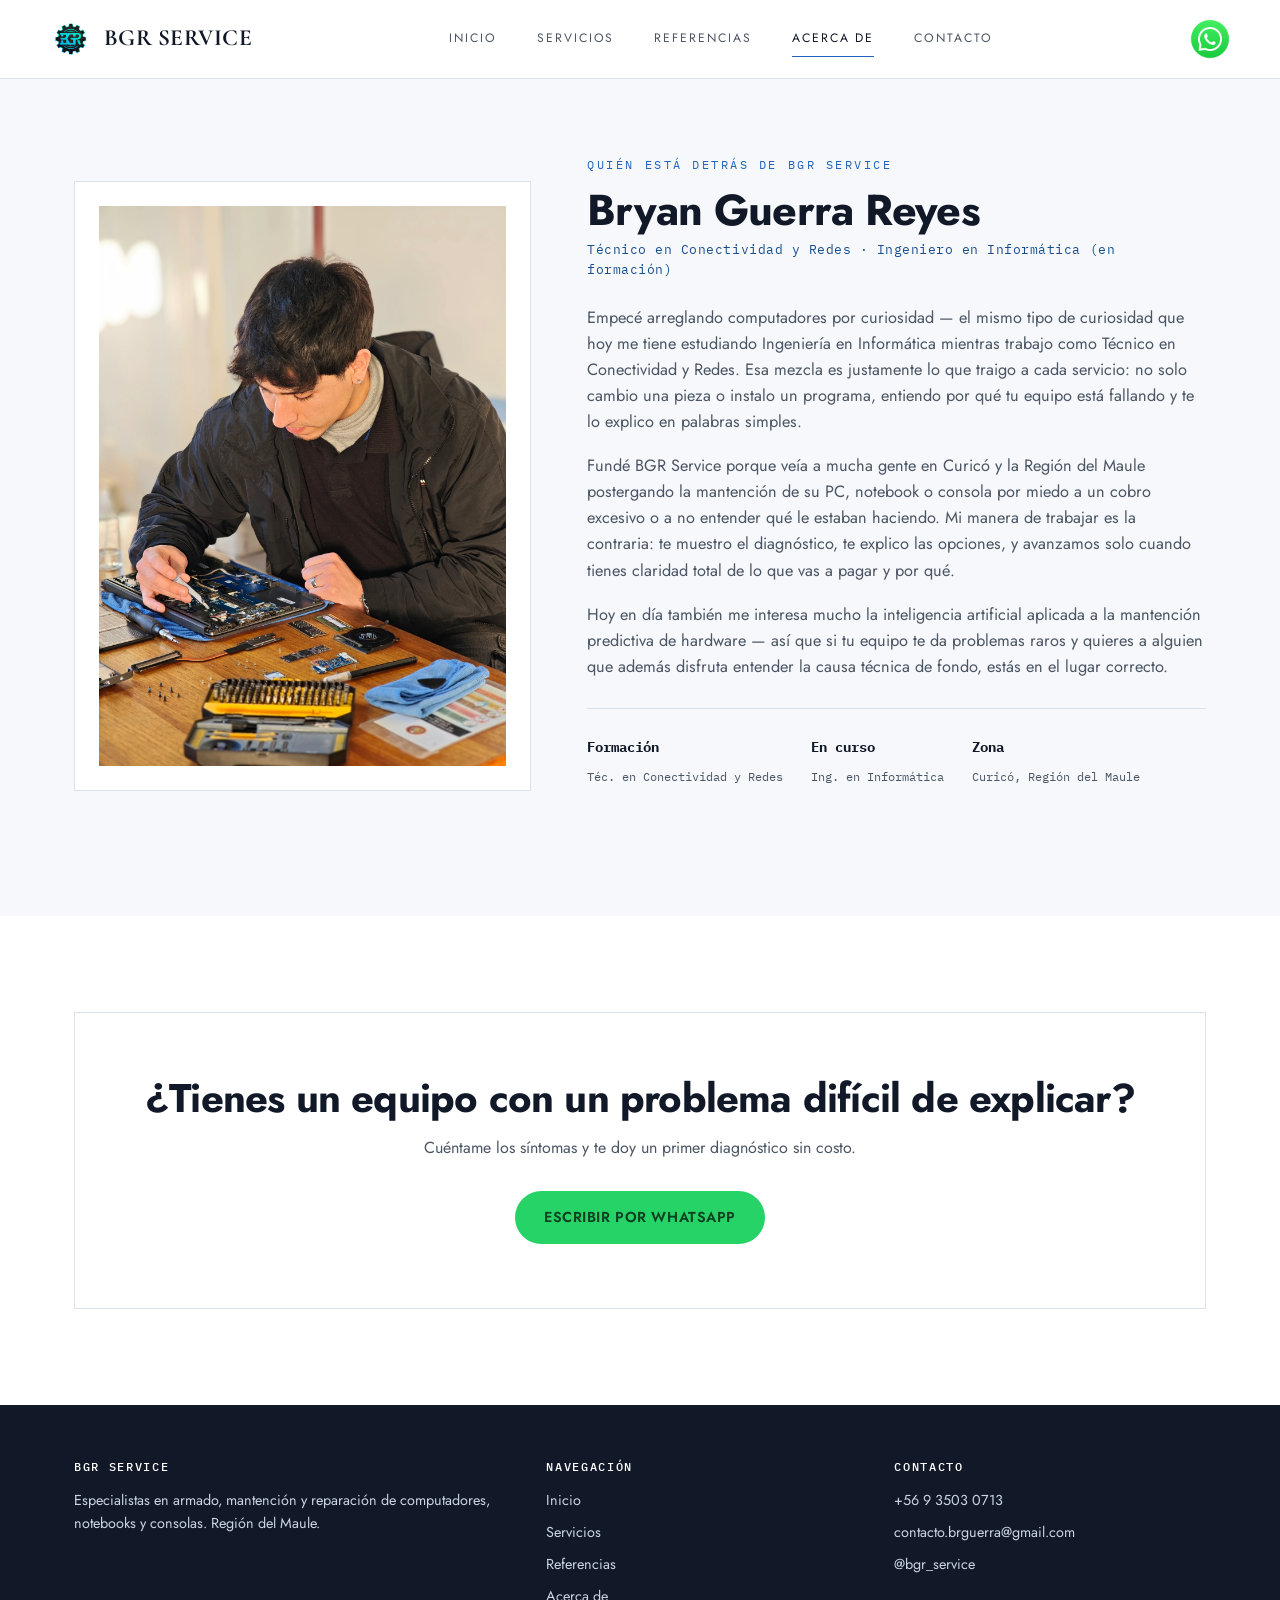
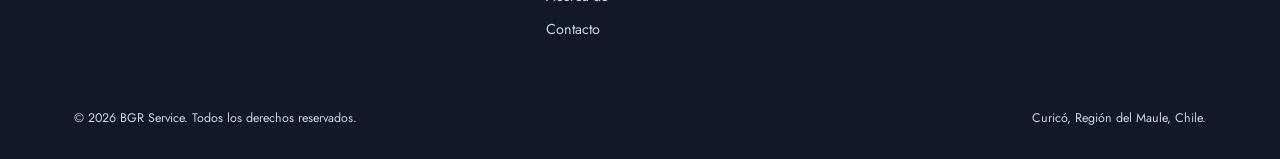
==== commit 01022bd6: "V4" ====
--- a/acerca.html
+++ b/acerca.html
@@ -15,7 +15,7 @@
   <header class="site-header">
     <div class="container nav">
       <a href="index.html" class="logo">
-        <img src="imagenes/LOGOS/BGR.png" alt="Logo BGR Service" class="logo-image" />
+        <img src="imagenes/LOGOS/BGR.webp" alt="Logo BGR Service" class="logo-image" />
         <span class="logo-text">BGR SERVICE</span>
       </a>
       <nav class="nav-links">
@@ -27,7 +27,7 @@
       </nav>
       <div class="nav-cta">
         <a href="https://wa.me/56935030713?text=Hola%20BGR%20Service%2C%20quiero%20cotizar%20un%20servicio%20o%20resolver%20un%20problema%20con%20mi%20equipo." target="_blank" class="btn btn-primary nav-whatsapp" aria-label="Enviar mensaje por WhatsApp">
-          <img src="imagenes/LOGOS/WSP.png" alt="WhatsApp" />
+          <img src="imagenes/LOGOS/WSP.webp" alt="WhatsApp" />
         </a>
         <button class="nav-toggle" aria-label="Abrir menú"><span></span><span></span><span></span></button>
       </div>
@@ -37,7 +37,7 @@
   <section style="padding-top:72px;">
     <div class="container about-grid">
 
-      <div class="about-photo"><img src="imagenes/ACERCA/PERSONAL.jpg" alt="Bryan Guerra Reyes"></div>
+      <div class="about-photo"><img src="imagenes/ACERCA/PERSONAL.webp" alt="Bryan Guerra Reyes"></div>
 
       <div class="about-copy">
         <div class="eyebrow">Quién está detrás de BGR Service</div>
--- a/css/style.css
+++ b/css/style.css
@@ -945,3 +945,37 @@
   }
 }
 
+.work-carousel {
+  position: relative;
+  overflow: hidden;
+  width: 100%;
+}
+
+.work-carousel .carousel-inner {
+  position: relative;
+  width: 100%;
+  overflow: hidden;
+}
+
+.work-carousel .carousel-item {
+  position: relative;
+  display: none;
+  float: left;
+  width: 100%;
+  margin-right: -100%;
+  backface-visibility: hidden;
+  transition: transform 0.6s ease-in-out;
+}
+
+.work-carousel .carousel-item.active {
+  display: block;
+}
+
+.work-carousel .carousel-item img {
+  width: 100%;
+  height: auto;
+  max-height: 400px;
+  object-fit: cover;
+  display: block;
+  border-radius: 8px;
+}
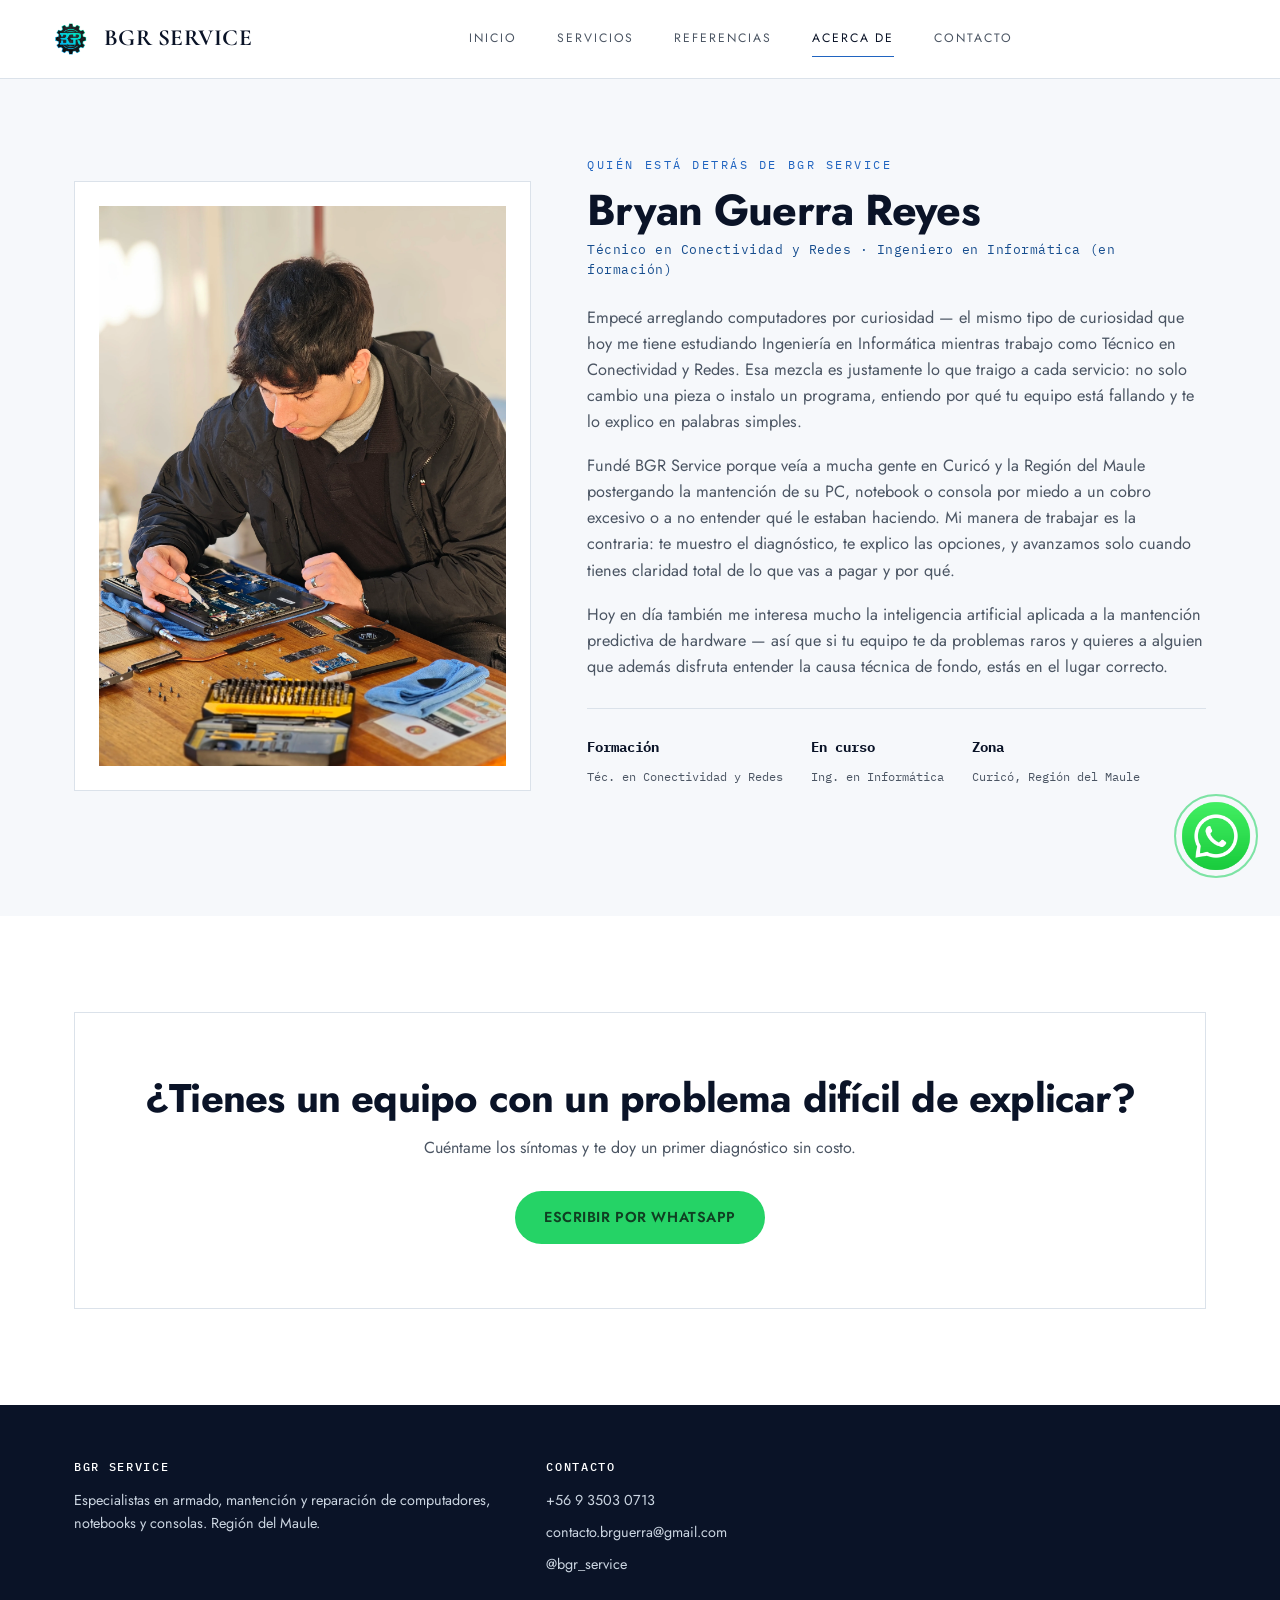
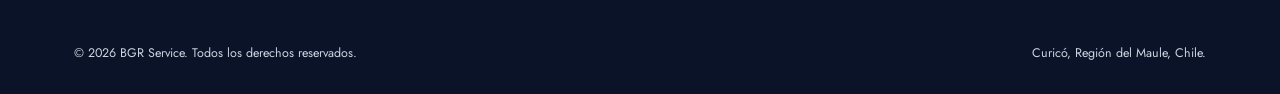
==== commit ddbef397: "BOTON FLOTANTE Se añadió un botón flotante de whatsapp además de corregir errores menores en visuali" ====
--- a/acerca.html
+++ b/acerca.html
@@ -26,9 +26,6 @@
         <a href="contacto.html">Contacto</a>
       </nav>
       <div class="nav-cta">
-        <a href="https://wa.me/56935030713?text=Hola%20BGR%20Service%2C%20quiero%20cotizar%20un%20servicio%20o%20resolver%20un%20problema%20con%20mi%20equipo." target="_blank" class="btn btn-primary nav-whatsapp" aria-label="Enviar mensaje por WhatsApp">
-          <img src="imagenes/LOGOS/WSP.webp" alt="WhatsApp" />
-        </a>
         <button class="nav-toggle" aria-label="Abrir menú"><span></span><span></span><span></span></button>
       </div>
     </div>
@@ -100,16 +97,6 @@
           <p>Especialistas en armado, mantención y reparación de computadores, notebooks y consolas. Región del Maule.</p>
         </div>
         <div>
-          <h4>Navegación</h4>
-          <ul>
-            <li><a href="index.html">Inicio</a></li>
-            <li><a href="servicios.html">Servicios</a></li>
-            <li><a href="referencias.html">Referencias</a></li>
-            <li><a href="acerca.html">Acerca de</a></li>
-            <li><a href="contacto.html">Contacto</a></li>
-          </ul>
-        </div>
-        <div>
           <h4>Contacto</h4>
           <ul>
             <li>+56 9 3503 0713</li>
@@ -125,6 +112,10 @@
     </div>
   </footer>
 
+  <a href="https://wa.me/56935030713?text=Hola%20BGR%20Service%2C%20quiero%20cotizar%20un%20servicio%20o%20resolver%20un%20problema%20con%20mi%20equipo." target="_blank" class="floating-whatsapp" aria-label="Enviar mensaje por WhatsApp">
+    <img src="imagenes/LOGOS/WSP.webp" alt="WhatsApp" />
+  </a>
+
   <script>document.getElementById("year").textContent = new Date().getFullYear();</script>
   <script src="js/script.js"></script>
 </body>
--- a/css/style.css
+++ b/css/style.css
@@ -1,18 +1,3 @@
-/* ============================================================
-   BGR SERVICE — style.css (v2: identidad "elegante + técnica")
-   ------------------------------------------------------------
-   Cambios de fondo respecto a la v1:
-   - Paleta clara (marfil) con franjas en tinta oscura, en vez
-     de fondo oscuro general.
-   - Tipografía serif para títulos (Cormorant Garamond) que le
-     da el aire "boutique" que pediste.
-   - Se mantiene la fuente monoespaciada para precios y para la
-     "ficha técnica" (la ex-terminal), como guiño técnico.
-
-   Todo sigue controlado desde las variables de :root — si
-   quieres probar otra paleta, cambia los valores de acá arriba
-   y se actualiza el sitio entero.
-   ============================================================ */
 
 :root {
   /* --- Base neutra --- */
@@ -22,7 +7,7 @@
   --line: #dbe2ea;          /* líneas divisorias */
 
   /* --- Tonos oscuros (textos y fondo de íconos) --- */
-  --ink: #111827;           /* texto principal */
+  --ink: #0a1327;           /* texto principal */
   --ink-soft: #4b5563;      /* texto secundario */
   --on-dark: #ffffff;       /* texto sobre fondo oscuro */
   --on-dark-muted: #cbd5e1; /* texto sobre fondo oscuro */
@@ -148,12 +133,7 @@
 .section-dark .btn-ghost, .cta-band .btn-ghost { border-color: var(--on-dark-muted); color: var(--on-dark); }
 .section-dark .btn-ghost:hover, .cta-band .btn-ghost:hover { border-color: var(--brass); color: var(--brass); }
 
-/* ============================================================
-   HEADER / NAV
-   Franja oscura, fija arriba, con links espaciados en mayúscula
-   — el mismo lenguaje visual de la franja negra de tu referencia,
-   pero usado como navegación principal de todo el sitio.
-   ============================================================ */
+
 .site-header {
   position: sticky;
   top: 0;
@@ -248,6 +228,68 @@
   display: block;
 }
 
+.floating-whatsapp {
+  position: fixed;
+  right: clamp(16px, 3vw, 28px);
+  bottom: clamp(16px, 3vw, 28px);
+  z-index: 999;
+  width: clamp(56px, 8vw, 72px);
+  height: clamp(56px, 8vw, 72px);
+  border-radius: 50%;
+  background: transparent;
+  display: inline-flex;
+  align-items: center;
+  justify-content: center;
+  padding: 0;
+  border: none;
+  box-shadow: none;
+  transition: transform 0.2s ease;
+  animation: whatsapp-wave 2s ease-in-out infinite;
+}
+
+.floating-whatsapp::before,
+.floating-whatsapp::after {
+  content: "";
+  position: absolute;
+  inset: -6px;
+  border: 2px solid rgba(37, 211, 102, 0.35);
+  border-radius: 50%;
+  animation: whatsapp-wave-ring 2s ease-out infinite;
+  pointer-events: none;
+}
+
+.floating-whatsapp::after {
+  animation-delay: 1s;
+}
+
+.floating-whatsapp:hover {
+  transform: translateY(-2px) scale(1.03);
+}
+
+.floating-whatsapp img {
+  width: 100%;
+  height: 100%;
+  object-fit: contain;
+  display: block;
+  border-radius: 50%;
+}
+
+@keyframes whatsapp-wave {
+  0%, 100% { transform: scale(1); }
+  50% { transform: scale(1.04); }
+}
+
+@keyframes whatsapp-wave-ring {
+  0% {
+    transform: scale(0.9);
+    opacity: 0.8;
+  }
+  100% {
+    transform: scale(1.2);
+    opacity: 0;
+  }
+}
+
 .nav-toggle {
   display: none;
   flex-direction: column;
@@ -259,31 +301,7 @@
 .nav-toggle span { width: 24px; height: 1px; background: var(--ink); transition: background 0.15s ease; }
 .nav-toggle:hover span { background: var(--brass); }
 
-/* ============================================================
-   HERO FIJO ESTILO "GOOGLE SITES"
-   ------------------------------------------------------------
-   Cómo funciona (para que lo entiendas y lo puedas tocar):
-
-   1) ".hero-fixed" queda con position:fixed, ocupando toda la
-      pantalla (inset:0), por DETRÁS de todo (z-index bajo).
-      Al estar "fixed", NO se mueve cuando el usuario hace scroll.
-
-   2) Justo después en el HTML va ".hero-spacer", un bloque
-      vacío de altura 100vh. Su único trabajo es "empujar" hacia
-      abajo al resto del contenido real, para que al cargar la
-      página se vea SOLO el hero (como si fuera la portada).
-
-   3) ".page-content" es un contenedor con fondo sólido (crema)
-      que envuelve TODO el resto de la página. Como tiene fondo
-      sólido y aparece encima del hero (z-index mayor), al hacer
-      scroll se desliza hacia arriba y va TAPANDO el hero de a
-      poco — el efecto exacto que pediste.
-
-   Para cambiar la imagen de fondo del hero: reemplaza el valor
-   de --hero-image más abajo, o edita el atributo "style" del
-   div .hero-fixed en el HTML (así cada página puede tener una
-   imagen distinta si quieres).
-   ============================================================ */
+
 .hero-fixed {
   position: fixed;
   inset: 0;
@@ -861,20 +879,39 @@
     overflow: visible;
   }
 
-  .work-carousel .carousel-item {
+  .work-carousel .carousel-item,
+  .service-carousel .carousel-item {
     aspect-ratio: auto;
-    min-height: 0;
+    min-height: 280px;
     background: transparent;
+  }
+
+  .work-carousel .carousel-item.active,
+  .work-carousel .carousel-item-next,
+  .work-carousel .carousel-item-prev,
+  .service-carousel .carousel-item.active,
+  .service-carousel .carousel-item-next,
+  .service-carousel .carousel-item-prev {
     display: flex;
     justify-content: center;
     align-items: center;
   }
 
-  .work-carousel .carousel-item img {
+  .work-carousel .carousel-item img,
+  .service-carousel .carousel-item img {
+    width: 100%;
+    max-width: 100%;
+    height: 100%;
+    object-fit: contain;
+    object-position: center;
+    margin: 0;
+  }
+
+  .work-carousel .carousel-caption,
+  .service-carousel .carousel-caption {
+    max-width: calc(100% - 32px);
     width: auto;
-    max-width: 100%;
-    height: auto;
-    margin: 0 auto;
+    padding: 10px 14px;
   }
 
   .nav-links {
@@ -896,7 +933,7 @@
     border-bottom: 1px solid rgba(255,255,255,0.12);
     flex-direction: column;
     gap: 14px;
-    box-shadow: 0 18px 40px rgba(17, 24, 39, 0.18);
+    box-shadow: 0 18px 40px rgba(9, 15, 30, 0.18);
     z-index: 120;
   }
 
@@ -924,6 +961,17 @@
 }
 
 @media (max-width: 760px) {
+  .floating-whatsapp {
+    width: 60px;
+    height: 60px;
+    right: 14px;
+    bottom: 14px;
+  }
+
+  .contact-inline-whatsapp {
+    width: fit-content;
+  }
+
   .contact-grid {
     gap: 20px;
   }
@@ -945,37 +993,7 @@
   }
 }
 
-.work-carousel {
-  position: relative;
-  overflow: hidden;
-  width: 100%;
-}
-
-.work-carousel .carousel-inner {
-  position: relative;
-  width: 100%;
-  overflow: hidden;
-}
-
-.work-carousel .carousel-item {
-  position: relative;
-  display: none;
-  float: left;
-  width: 100%;
-  margin-right: -100%;
-  backface-visibility: hidden;
-  transition: transform 0.6s ease-in-out;
-}
-
-.work-carousel .carousel-item.active {
-  display: block;
-}
-
-.work-carousel .carousel-item img {
-  width: 100%;
-  height: auto;
-  max-height: 400px;
-  object-fit: cover;
-  display: block;
-  border-radius: 8px;
-}
+.contact-inline-whatsapp {
+  width: fit-content;
+  margin-top: 8px;
+}
